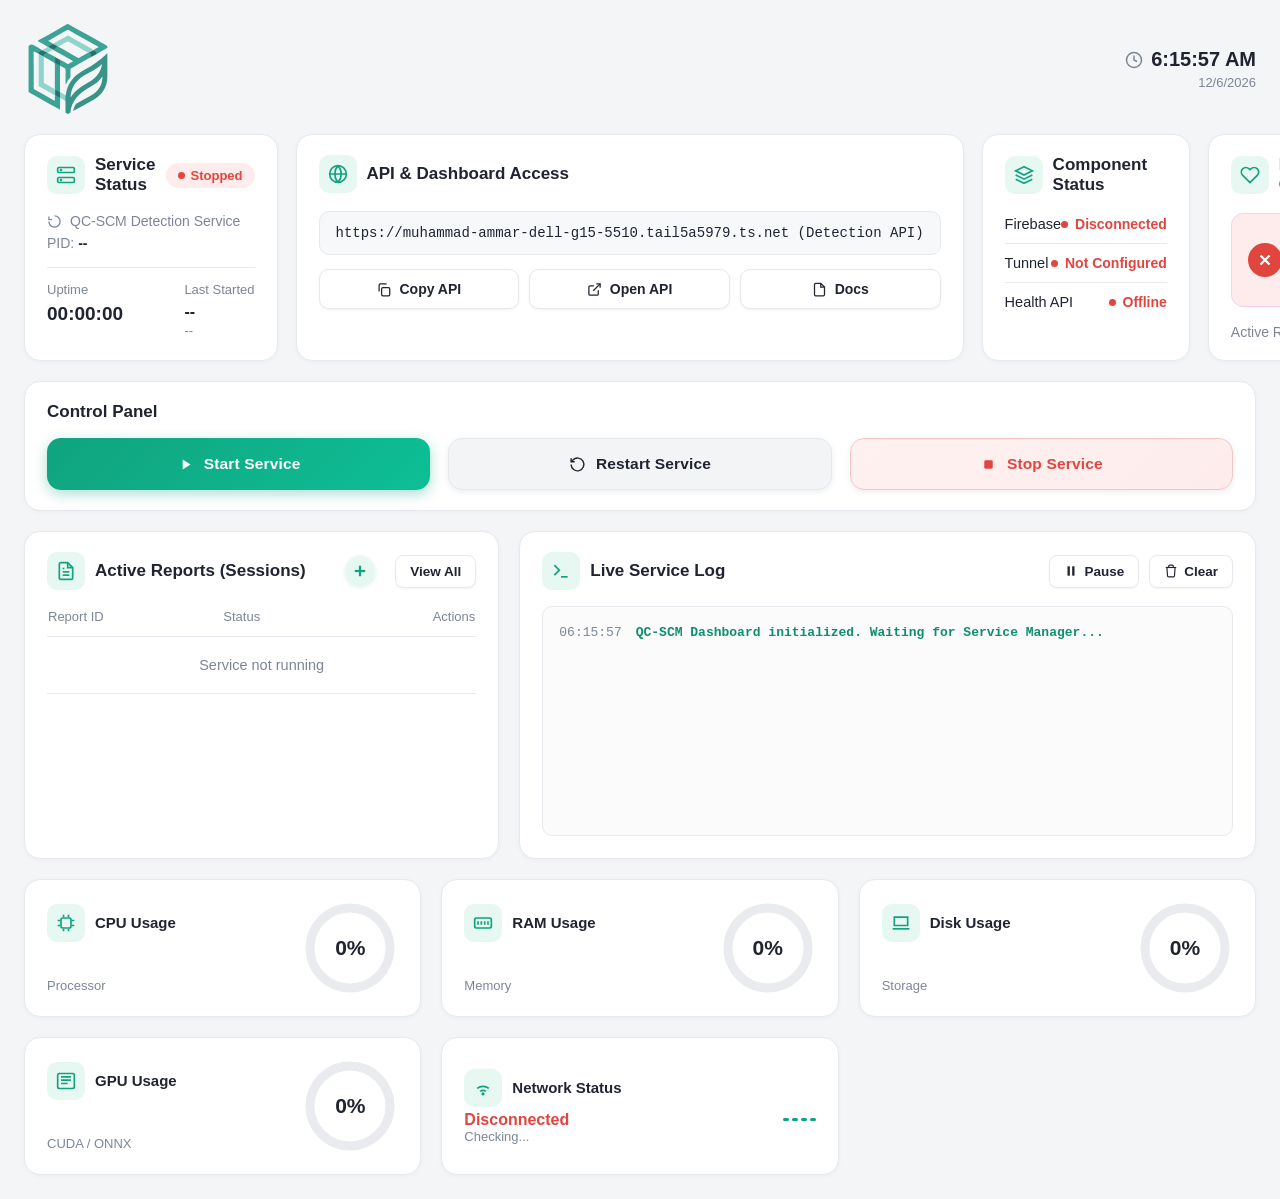
==== dashboard/index.html @ fbe968c8 "Add reports and session management pages to the dashboard - Created reports.html for managing active" ====
<!DOCTYPE html>
<html lang="en">

<head>
    <meta charset="UTF-8">
    <meta name="viewport" content="width=device-width, initial-scale=1.0">
    <title>Service Dashboard</title>
    <script defer src="app.js"></script>
    <style>
        :root {
            --bg: #f4f5f7;
            --card-bg: #ffffff;
            --green: #10a37f;
            --green-dark: #0e8e6d;
            --green-light: #e7f7f1;
            --green-pale: #eefbf6;
            --text-main: #1f2430;
            --text-sub: #7c8696;
            --border: #e7e9ee;
            --red: #e0453f;
            --red-bg: #fdeceb;
            --track: #e9ebef;
        }

        * {
            box-sizing: border-box;
        }

        body {
            margin: 0;
            background: var(--bg);
            font-family: -apple-system, BlinkMacSystemFont, "Segoe UI", Roboto, Helvetica, Arial, sans-serif;
            color: var(--text-main);
            padding: 24px;
        }

        .dashboard {
            max-width: 1560px;
            margin: 0 auto;
            display: flex;
            flex-direction: column;
            gap: 20px;
        }

        /* ---------- shared card ---------- */
        .card {
            background: var(--card-bg);
            border: 1px solid var(--border);
            border-radius: 16px;
            padding: 20px 22px;
            box-shadow: 0 1px 4px rgba(0,0,0,0.04);
        }

        .card-title {
            display: flex;
            align-items: center;
            gap: 10px;
            font-size: 17px;
            font-weight: 600;
            color: var(--text-main);
        }

        .icon-box {
            width: 38px;
            height: 38px;
            min-width: 38px;
            border-radius: 10px;
            background: var(--green-light);
            display: flex;
            align-items: center;
            justify-content: center;
            color: var(--green);
        }

        .icon-box svg {
            width: 20px;
            height: 20px;
        }

        /* form input focus ring */
        .form-input:focus, .form-select:focus {
            outline: none;
            border-color: var(--green);
            box-shadow: 0 0 0 3px rgba(16,163,127,0.12);
        }

        /* ---------- top row : logo + clock ---------- */
        .top-row {
            display: flex;
            justify-content: space-between;
            align-items: center;
        }

        .logo-box {
            width: 200px;
            height: 90px;
            display: flex;
            align-items: center;
            justify-content: flex-start;
        }

        .logo-box img {
            max-width: 100%;
            max-height: 100%;
            object-fit: contain;
        }

        .clock-box {
            background: transparent;
            padding: 14px 0;
            display: flex;
            flex-direction: column;
            align-items: flex-end;
            gap: 4px;
            min-width: 230px;
        }
        
        .mid-row > .card {
            min-width: 0;
        }

        .clock-time {
            display: flex;
            align-items: center;
            gap: 8px;
            font-size: 20px;
            font-weight: 700;
        }

        .clock-time svg {
            width: 18px;
            height: 18px;
            color: var(--text-sub);
        }

        .clock-date {
            font-size: 13px;
            color: var(--text-sub);
        }

        /* ---------- stat row (4 cards) ---------- */
        .stat-row {
            display: grid;
            grid-template-columns: 1.15fr 1.4fr 1.2fr 1fr;
            gap: 18px;
        }

        .status-pill {
            margin-left: auto;
            display: flex;
            align-items: center;
            gap: 6px;
            background: var(--green-light);
            color: var(--green-dark);
            font-size: 13px;
            font-weight: 600;
            padding: 5px 12px;
            border-radius: 20px;
        }

        .dot {
            width: 7px;
            height: 7px;
            border-radius: 50%;
            background: var(--green);
            display: inline-block;
        }

        .card-body {
            margin-top: 18px;
        }

        .service-name {
            display: flex;
            align-items: center;
            gap: 8px;
            font-size: 14px;
            color: var(--text-sub);
            margin-bottom: 6px;
        }

        .service-name svg {
            width: 15px;
            height: 15px;
        }

        .service-pid {
            font-size: 14px;
            color: var(--text-sub);
            margin-bottom: 16px;
        }

        .service-pid b {
            color: var(--text-main);
            font-weight: 600;
        }

        .hr-line {
            border-top: 1px solid var(--border);
            margin: 14px 0;
        }

        .two-col {
            display: flex;
            justify-content: space-between;
        }

        .stat-label {
            font-size: 13px;
            color: var(--text-sub);
            margin-bottom: 6px;
        }

        .stat-value {
            font-size: 19px;
            font-weight: 700;
            color: var(--text-main);
        }

        .stat-sub {
            font-size: 13px;
            color: var(--text-sub);
            margin-top: 2px;
        }

        /* public access card */
        .url-box {
            margin-top: 18px;
            background: #f7f8fa;
            border: 1px solid var(--border);
            border-radius: 10px;
            padding: 13px 16px;
            font-size: 14px;
            color: var(--text-main);
            font-family: ui-monospace, SFMono-Regular, Menlo, Consolas, monospace;
            overflow: hidden;
            text-overflow: ellipsis;
            white-space: nowrap;
        }

        .btn-row {
            margin-top: 14px;
            display: flex;
            gap: 10px;
        }

        .btn {
            flex: 1;
            display: flex;
            align-items: center;
            justify-content: center;
            gap: 8px;
            padding: 11px 10px;
            border-radius: 10px;
            border: 1px solid var(--border);
            background: #fff;
            font-size: 14px;
            font-weight: 600;
            color: var(--text-main);
            cursor: pointer;
            transition: all 0.18s ease;
            box-shadow: 0 1px 3px rgba(0,0,0,0.06);
        }

        .btn:hover {
            background: #f7f8fa;
            border-color: #d0d4dc;
            box-shadow: 0 2px 8px rgba(0,0,0,0.08);
            transform: translateY(-1px);
        }

        .btn:active {
            transform: translateY(0);
            box-shadow: none;
        }

        .btn svg {
            width: 15px;
            height: 15px;
        }

        /* component status card */
        .comp-row {
            display: flex;
            justify-content: space-between;
            align-items: center;
            padding: 11px 0;
        }

        .comp-row+.comp-row {
            border-top: 1px solid var(--border);
        }

        .comp-name {
            font-size: 14.5px;
            color: var(--text-main);
        }

        .comp-status {
            display: flex;
            align-items: center;
            gap: 7px;
            font-size: 14px;
            font-weight: 600;
            color: var(--green-dark);
        }

        /* health check card */
        .health-box {
            margin-top: 18px;
            background: var(--green-pale);
            border: 1px solid #cdeede;
            border-radius: 12px;
            padding: 14px 16px;
            display: flex;
            align-items: center;
            gap: 12px;
        }

        .health-check-icon {
            width: 34px;
            height: 34px;
            border-radius: 50%;
            background: var(--green);
            display: flex;
            align-items: center;
            justify-content: center;
            color: #fff;
            flex-shrink: 0;
        }

        .health-check-icon svg {
            width: 18px;
            height: 18px;
        }

        .health-title {
            font-size: 15px;
            font-weight: 700;
            color: var(--green-dark);
        }

        .health-sub {
            font-size: 13px;
            color: #4d8d77;
            margin-top: 2px;
        }

        .active-reports-line {
            margin-top: 16px;
            font-size: 14px;
            color: var(--text-sub);
        }

        .active-reports-line b {
            color: var(--text-main);
            font-size: 15px;
        }

        /* ---------- control panel ---------- */
        .control-title {
            font-size: 17px;
            font-weight: 700;
            margin-bottom: 16px;
        }

        .control-buttons {
            display: grid;
            grid-template-columns: 1fr 1fr 1fr;
            gap: 18px;
        }

        .ctrl-btn {
            display: flex;
            align-items: center;
            justify-content: center;
            gap: 10px;
            padding: 16px;
            border-radius: 14px;
            font-size: 15.5px;
            font-weight: 700;
            cursor: pointer;
            border: none;
            transition: all 0.2s ease;
            letter-spacing: 0.01em;
            box-shadow: 0 2px 6px rgba(0,0,0,0.07);
        }

        .ctrl-btn:hover {
            transform: translateY(-2px);
            box-shadow: 0 6px 18px rgba(0,0,0,0.13);
        }

        .ctrl-btn:active {
            transform: translateY(0);
            box-shadow: 0 1px 4px rgba(0,0,0,0.1);
        }

        .ctrl-btn svg {
            width: 17px;
            height: 17px;
        }

        .ctrl-start {
            background: linear-gradient(135deg, var(--green) 0%, #0dbf95 100%);
            color: #fff;
            box-shadow: 0 4px 14px rgba(16,163,127,0.35);
        }

        .ctrl-start:hover {
            box-shadow: 0 8px 24px rgba(16,163,127,0.45);
        }

        .ctrl-restart {
            background: #f3f4f6;
            color: var(--text-main);
            border: 1px solid var(--border) !important;
        }

        .ctrl-restart:hover {
            background: #eaecf0;
        }

        .ctrl-stop {
            background: linear-gradient(135deg, #fff1f1 0%, var(--red-bg) 100%);
            color: var(--red);
            border: 1px solid #f5c6c4 !important;
        }

        .ctrl-stop:hover {
            background: linear-gradient(135deg, #fde8e8 0%, #fbd5d4 100%);
            box-shadow: 0 6px 18px rgba(224,69,63,0.18);
        }

        .ctrl-stop svg {
            fill: var(--red);
            color: var(--red);
        }

        /* ---------- middle two-column row ---------- */
        .mid-row {
            display: grid;
            grid-template-columns: 1fr 1.55fr;
            gap: 20px;
        }

        .mid-row > .card {
            min-width: 0;
        }

        .table-wrap {
            margin-top: 18px;
            height: 230px;
            overflow-y: auto;
        }

        table {
            width: 100%;
            border-collapse: collapse;
        }

        th {
            text-align: left;
            font-size: 13px;
            color: var(--text-sub);
            font-weight: 500;
            padding-bottom: 12px;
            border-bottom: 1px solid var(--border);
            position: sticky;
            top: 0;
            background: var(--card-bg);
            z-index: 1;
        }

        td {
            padding: 14px 0;
            font-size: 14.5px;
            border-bottom: 1px solid var(--border);
        }

        .status-active {
            display: flex;
            align-items: center;
            gap: 7px;
            color: var(--green-dark);
            font-weight: 600;
            font-size: 14px;
        }

        .view-all {
            display: flex;
            align-items: center;
            justify-content: center;
            gap: 6px;
            padding: 16px 0 4px;
            color: var(--green-dark);
            font-weight: 600;
            font-size: 14.5px;
            cursor: pointer;
        }

        .view-all svg {
            width: 15px;
            height: 15px;
        }

        /* ---------- modal ---------- */
        .modal-overlay {
            position: fixed;
            top: 0;
            left: 0;
            width: 100%;
            height: 100%;
            background: rgba(0, 0, 0, 0.4);
            display: none;
            align-items: center;
            justify-content: center;
            z-index: 1000;
        }

        .modal-card {
            background: var(--card-bg);
            border-radius: 16px;
            width: 100%;
            max-width: 500px;
            padding: 24px;
            box-shadow: 0 10px 25px rgba(0, 0, 0, 0.1);
        }

        .modal-head {
            display: flex;
            justify-content: space-between;
            align-items: center;
            margin-bottom: 20px;
        }

        .modal-title {
            font-size: 18px;
            font-weight: 700;
        }

        .modal-close {
            cursor: pointer;
            color: var(--text-sub);
        }

        .form-group {
            margin-bottom: 16px;
        }

        .form-label {
            display: block;
            font-size: 13.5px;
            font-weight: 600;
            color: var(--text-sub);
            margin-bottom: 6px;
        }

        .form-input, .form-select {
            width: 100%;
            padding: 10px 12px;
            border-radius: 8px;
            border: 1px solid var(--border);
            font-size: 14.5px;
            color: var(--text-main);
            outline: none;
        }

        .form-input:focus, .form-select:focus {
            border-color: var(--green);
        }

        .modal-footer {
            margin-top: 24px;
            display: flex;
            gap: 12px;
        }

        .btn-cancel {
            background: #f3f4f6;
            color: var(--text-main);
            transition: all 0.15s ease;
            border: 1px solid var(--border);
            border-radius: 10px;
            padding: 12px;
            font-weight: 600;
            cursor: pointer;
        }

        .btn-cancel:hover {
            background: #eaecf0;
        }

        .btn-submit {
            background: linear-gradient(135deg, var(--green) 0%, #0dbf95 100%);
            color: #fff;
            border: none;
            border-radius: 10px;
            padding: 12px;
            font-weight: 700;
            cursor: pointer;
            box-shadow: 0 4px 12px rgba(16,163,127,0.3);
            transition: all 0.18s ease;
        }

        .btn-submit:hover {
            box-shadow: 0 6px 18px rgba(16,163,127,0.4);
            transform: translateY(-1px);
        }

        /* notification */
        .notification {
            position: fixed;
            bottom: 24px;
            right: 24px;
            background: var(--green);
            color: #fff;
            padding: 13px 22px;
            border-radius: 12px;
            font-weight: 600;
            box-shadow: 0 6px 20px rgba(0, 0, 0, 0.18);
            display: none;
            z-index: 1100;
            font-size: 14.5px;
        }

        /* action buttons in table */
        .action-btn {
            width: 28px;
            height: 28px;
            display: flex;
            align-items: center;
            justify-content: center;
            border-radius: 6px;
            border: 1px solid var(--border);
            background: #fff;
            cursor: pointer;
            color: var(--text-sub);
            transition: all 0.15s ease;
        }

        .action-btn:hover {
            background: var(--red-bg);
            color: var(--red);
            border-color: var(--red);
            transform: scale(1.1);
        }

        .action-btn svg {
            width: 14px;
            height: 14px;
        }

        .clickable-title {
            cursor: pointer;
        }

        .clickable-title:hover {
            color: var(--green-dark);
        }

        .add-session-btn {
            margin-left: auto;
            width: 30px;
            height: 30px;
            border-radius: 50%;
            background: var(--green-light);
            color: var(--green);
            display: flex;
            align-items: center;
            justify-content: center;
            cursor: pointer;
            border: none;
            transition: all 0.18s ease;
            box-shadow: 0 1px 4px rgba(16,163,127,0.15);
        }

        .add-session-btn:hover {
            background: var(--green);
            color: #fff;
            transform: scale(1.12);
            box-shadow: 0 3px 10px rgba(16,163,127,0.35);
        }

        /* live log */
        .log-card-head {
            display: flex;
            justify-content: space-between;
            align-items: center;
        }

        .log-actions {
            display: flex;
            gap: 10px;
        }

        .small-btn {
            display: flex;
            align-items: center;
            gap: 6px;
            padding: 8px 14px;
            border-radius: 8px;
            border: 1px solid var(--border);
            background: #fff;
            font-size: 13.5px;
            font-weight: 600;
            color: var(--text-main);
            cursor: pointer;
            transition: all 0.15s ease;
            box-shadow: 0 1px 2px rgba(0,0,0,0.05);
        }

        .small-btn:hover {
            background: #f3f4f6;
            border-color: #c8ccd4;
            box-shadow: 0 2px 6px rgba(0,0,0,0.08);
        }

        .small-btn svg {
            width: 14px;
            height: 14px;
        }

        .log-window {
            margin-top: 16px;
            background: #fbfbfc;
            border: 1px solid var(--border);
            border-radius: 10px;
            padding: 14px 16px;
            font-family: ui-monospace, SFMono-Regular, Menlo, Consolas, monospace;
            font-size: 13px;
            line-height: 1.9;
            height: 230px;
            overflow-y: auto;
            overflow-x: auto;
            position: relative;
        }

        .log-line {
            display: flex;
            gap: 14px;
            white-space: nowrap;
        }

        .log-time {
            color: var(--text-sub);
            min-width: 55px;
        }

        .log-text {
            color: #475065;
        }

        .log-green {
            color: var(--green-dark);
            font-weight: 600;
        }

        .log-link {
            color: var(--green-dark);
            font-weight: 600;
        }

        /* ---------- bottom usage row ---------- */
        .usage-row {
            display: grid;
            grid-template-columns: repeat(5, 1fr);
            gap: 20px;
        }

        .usage-card {
            display: flex;
            align-items: center;
            justify-content: space-between;
        }

        .usage-left {
            display: flex;
            flex-direction: column;
            gap: 36px;
        }

        .usage-title {
            display: flex;
            align-items: center;
            gap: 10px;
            font-size: 15px;
            font-weight: 600;
        }

        .usage-sub {
            font-size: 13px;
            color: var(--text-sub);
        }

        .ring {
            position: relative;
            width: 96px;
            height: 96px;
        }

        .ring svg {
            width: 96px;
            height: 96px;
            transform: rotate(-90deg);
        }

        .ring-bg {
            fill: none;
            stroke: var(--track);
            stroke-width: 9;
        }

        .ring-fg {
            fill: none;
            stroke: var(--green);
            stroke-width: 9;
            stroke-linecap: round;
        }

        .ring-label {
            position: absolute;
            top: 0;
            left: 0;
            width: 100%;
            height: 100%;
            display: flex;
            align-items: center;
            justify-content: center;
            font-size: 21px;
            font-weight: 700;
        }

        /* network card variant */
        .network-card {
            display: flex;
            align-items: center;
            justify-content: space-between;
        }

        .network-status {
            color: var(--green-dark);
            font-weight: 700;
            font-size: 16px;
            margin-top: 4px;
        }

        .bars {
            display: flex;
            align-items: flex-end;
            gap: 3px;
            height: 30px;
        }

        .bar {
            width: 6px;
            background: var(--green);
            border-radius: 2px;
        }

        @media (max-width:1400px) {
            .usage-row {
                grid-template-columns: 1fr 1fr 1fr;
            }
        }

        @media (max-width:1100px) {
            .stat-row {
                grid-template-columns: 1fr 1fr;
            }

            .mid-row {
                grid-template-columns: 1fr;
            }

            .usage-row {
                grid-template-columns: 1fr 1fr;
            }

            .control-buttons {
                grid-template-columns: 1fr;
            }
        }

        @media (max-width:640px) {
            .stat-row {
                grid-template-columns: 1fr;
            }

            .usage-row {
                grid-template-columns: 1fr;
            }

            .top-row {
                flex-direction: column;
                gap: 14px;
                align-items: stretch;
            }

            .clock-box {
                align-items: flex-start;
            }
        }
    </style>
</head>

<body>

    <div class="dashboard">

        <!-- TOP ROW -->
        <div class="top-row">
            <div class="logo-box">
                <img src="logo.svg" alt="Chainly Logo" id="logoImg">
            </div>
            <div class="clock-box">
                <div class="clock-time">
                    <svg viewBox="0 0 24 24" fill="none" stroke="currentColor" stroke-width="2">
                        <circle cx="12" cy="12" r="10" />
                        <path d="M12 6v6l4 2" />
                    </svg>
                    <span id="time">5:36:05 PM</span>
                </div>
                <div class="clock-date" id="date">6/21/2026</div>
            </div>
        </div>

        <!-- STAT ROW -->
        <div class="stat-row">

            <!-- Service Status -->
            <div class="card">
                <div class="card-title">
                    <div class="icon-box">
                        <svg viewBox="0 0 24 24" fill="none" stroke="currentColor" stroke-width="2">
                            <rect x="2" y="3" width="20" height="6" rx="1.5" />
                            <rect x="2" y="15" width="20" height="6" rx="1.5" />
                            <circle cx="6" cy="6" r="0.6" fill="currentColor" />
                            <circle cx="6" cy="18" r="0.6" fill="currentColor" />
                        </svg>
                    </div>
                    Service Status
                    <span class="status-pill" id="serviceStatusPill" style="background:var(--red-bg); color:var(--red);"><span class="dot" style="background:var(--red);"></span>Stopped</span>
                </div>
                <div class="card-body">
                    <div class="service-name">
                        <svg viewBox="0 0 24 24" fill="none" stroke="currentColor" stroke-width="2">
                            <path d="M3 12a9 9 0 1 0 9-9" />
                            <path d="M3 4v5h5" />
                        </svg>
                        QC-SCM Detection Service
                    </div>
                    <div class="service-pid" id="servicePid">PID: <b>--</b></div>
                    <div class="hr-line"></div>
                    <div class="two-col">
                        <div>
                            <div class="stat-label">Uptime</div>
                            <div class="stat-value" id="uptime">00:00:00</div>
                        </div>
                        <div>
                            <div class="stat-label">Last Started</div>
                            <div class="stat-value" id="lastStartedTime" style="font-size:16px;">--</div>
                            <div class="stat-sub" id="lastStartedDate">--</div>
                        </div>
                    </div>
                </div>
            </div>

            <!-- API Access -->
            <div class="card">
                <div class="card-title">
                    <div class="icon-box">
                        <svg viewBox="0 0 24 24" fill="none" stroke="currentColor" stroke-width="2">
                            <circle cx="12" cy="12" r="10" />
                            <path d="M2 12h20M12 2a15 15 0 0 1 0 20M12 2a15 15 0 0 0 0 20" />
                        </svg>
                    </div>
                    API &amp; Dashboard Access
                </div>
                <div class="url-box" id="serviceUrl">https://muhammad-ammar-dell-g15-5510.tail5a5979.ts.net  (Detection API)</div>
                <div class="btn-row">
                    <button class="btn" id="copyBtn"><svg viewBox="0 0 24 24" fill="none" stroke="currentColor"
                            stroke-width="2">
                            <rect x="9" y="9" width="13" height="13" rx="2" />
                            <path d="M5 15V5a2 2 0 0 1 2-2h10" />
                        </svg>Copy API</button>
                    <button class="btn" id="openBtn"><svg viewBox="0 0 24 24" fill="none" stroke="currentColor"
                            stroke-width="2">
                            <path d="M18 13v6a2 2 0 0 1-2 2H5a2 2 0 0 1-2-2V8a2 2 0 0 1 2-2h6" />
                            <path d="M15 3h6v6" />
                            <path d="M10 14L21 3" />
                        </svg>Open API</button>
                    <button class="btn" id="docsBtn"><svg viewBox="0 0 24 24" fill="none" stroke="currentColor"
                            stroke-width="2">
                            <path d="M14 2H6a2 2 0 0 0-2 2v16a2 2 0 0 0 2 2h12a2 2 0 0 0 2-2V8z" />
                            <path d="M14 2v6h6" />
                        </svg>Docs</button>
                </div>
            </div>

            <!-- Component Status -->
            <div class="card">
                <div class="card-title">
                    <div class="icon-box">
                        <svg viewBox="0 0 24 24" fill="none" stroke="currentColor" stroke-width="2">
                            <path d="M12 2 2 7l10 5 10-5z" />
                            <path d="M2 17l10 5 10-5" />
                            <path d="M2 12l10 5 10-5" />
                        </svg>
                    </div>
                    Component Status
                </div>
                <div style="margin-top:10px;">
                    <div class="comp-row">
                        <span class="comp-name">Firebase</span>
                        <span class="comp-status" id="firebaseStatus" style="color:var(--red);"><span class="dot" style="background:var(--red);"></span>Disconnected</span>
                    </div>
                    <div class="comp-row">
                        <span class="comp-name">Tunnel</span>
                        <span class="comp-status" id="tunnelStatus" style="color:var(--red);"><span class="dot" style="background:var(--red);"></span>Not Configured</span>
                    </div>
                    <div class="comp-row">
                        <span class="comp-name">Health API</span>
                        <span class="comp-status" id="apiStatus" style="color:var(--red);"><span class="dot" style="background:var(--red);"></span>Offline</span>
                    </div>
                </div>
            </div>

            <!-- Health Check -->
            <div class="card">
                <div class="card-title">
                    <div class="icon-box">
                        <svg viewBox="0 0 24 24" fill="none" stroke="currentColor" stroke-width="2">
                            <path
                                d="M20.8 4.6a5.5 5.5 0 0 0-7.8 0L12 5.6l-1-1a5.5 5.5 0 0 0-7.8 7.8l1 1L12 21l7.8-7.6 1-1a5.5 5.5 0 0 0 0-7.8z" />
                        </svg>
                    </div>
                    Health Check
                </div>
                <div class="health-box" id="healthBox" style="background:var(--red-bg); border-color:#fbcfe8;">
                    <div class="health-check-icon" id="healthIcon" style="background:var(--red);">
                        <svg viewBox="0 0 24 24" fill="none" stroke="currentColor" stroke-width="3">
                            <path d="M18 6L6 18M6 6l12 12"/>
                        </svg>
                    </div>
                    <div>
                        <div class="health-title" id="healthTitle">Offline</div>
                        <div class="health-sub" id="healthSub">Service is not running</div>
                    </div>
                </div>
                <div class="active-reports-line">Active Reports: <b id="activeReportsCount">0</b></div>
            </div>
        </div>

        <!-- CONTROL PANEL -->
        <div class="card">
            <div class="control-title">Control Panel</div>
            <div class="control-buttons">
                <button class="ctrl-btn ctrl-start start-btn">
                    <svg viewBox="0 0 24 24" fill="currentColor">
                        <path d="M8 5v14l11-7z" />
                    </svg>
                    Start Service
                </button>
                <button class="ctrl-btn ctrl-restart restart-btn">
                    <svg viewBox="0 0 24 24" fill="none" stroke="currentColor" stroke-width="2">
                        <path d="M3 12a9 9 0 1 0 2.6-6.4L3 8" />
                        <path d="M3 3v5h5" />
                    </svg>
                    Restart Service
                </button>
                <button class="ctrl-btn ctrl-stop stop-btn">
                    <svg viewBox="0 0 24 24">
                        <rect x="6" y="6" width="12" height="12" rx="2" />
                    </svg>
                    Stop Service
                </button>
            </div>
        </div>

        <!-- MIDDLE ROW: Active Reports & Logs -->
        <div class="mid-row">
            <!-- Active Reports (Sessions) -->
            <div class="card">
                <div class="card-title">
                    <div class="icon-box">
                        <svg viewBox="0 0 24 24" fill="none" stroke="currentColor" stroke-width="2">
                            <path d="M14 2H6a2 2 0 0 0-2 2v16a2 2 0 0 0 2 2h12a2 2 0 0 0 2-2V8z" />
                            <polyline points="14 2 14 8 20 8" />
                            <line x1="16" y1="13" x2="8" y2="13" />
                            <line x1="16" y1="17" x2="8" y2="17" />
                            <polyline points="10 9 9 9 8 9" />
                        </svg>
                    </div>
                    <span class="clickable-title" onclick="location.href='reports.html'">Active Reports (Sessions)</span>
                    <button class="add-session-btn" id="openModalBtn" style="margin-left: auto;">
                        <svg viewBox="0 0 24 24" fill="none" stroke="currentColor" stroke-width="3">
                            <line x1="12" y1="5" x2="12" y2="19" />
                            <line x1="5" y1="12" x2="19" y2="12" />
                        </svg>
                    </button>
                    <button class="small-btn" onclick="location.href='reports.html'" style="margin-left: 10px;">
                        View All
                    </button>
                </div>
                <div class="table-wrap">
                    <table>
                        <thead>
                            <tr>
                                <th>Report ID</th>
                                <th>Status</th>
                                <th style="text-align:right;">Actions</th>
                            </tr>
                        </thead>
                        <tbody id="reportsTable">
                        </tbody>
                    </table>
                </div>
            </div>

            <!-- Live Service Log -->
            <div class="card">
                <div class="log-card-head">
                    <div class="card-title">
                        <div class="icon-box">
                            <svg viewBox="0 0 24 24" fill="none" stroke="currentColor" stroke-width="2">
                                <polyline points="4 17 10 11 4 5" />
                                <line x1="12" y1="19" x2="20" y2="19" />
                            </svg>
                        </div>
                        Live Service Log
                    </div>
                    <div class="log-actions">
                        <button class="small-btn" id="pauseLogBtn"><svg viewBox="0 0 24 24" fill="currentColor">
                                <rect x="6" y="4" width="4" height="16" />
                                <rect x="14" y="4" width="4" height="16" />
                            </svg>Pause</button>
                        <button class="small-btn" id="clearLogBtn"><svg viewBox="0 0 24 24" fill="none"
                                stroke="currentColor" stroke-width="2">
                                <path d="M3 6h18" />
                                <path d="M8 6V4a2 2 0 0 1 2-2h4a2 2 0 0 1 2 2v2" />
                                <path d="M19 6l-1 14a2 2 0 0 1-2 2H8a2 2 0 0 1-2-2L5 6" />
                            </svg>Clear</button>
                    </div>
                </div>
                <div class="log-window" id="events">
                </div>
            </div>

        </div>

            <!-- USAGE ROW -->
            <div class="usage-row">

                <div class="card usage-card">
                    <div class="usage-left">
                        <div class="usage-title">
                            <div class="icon-box">
                                <svg viewBox="0 0 24 24" fill="none" stroke="currentColor" stroke-width="2">
                                    <rect x="6" y="6" width="12" height="12" rx="2" />
                                    <path d="M9 2v3M15 2v3M9 19v3M15 19v3M2 9h3M2 15h3M19 9h3M19 15h3" />
                                </svg>
                            </div>
                            CPU Usage
                        </div>
                        <div class="usage-sub">Processor</div>
                    </div>
                    <div class="ring">
                        <svg viewBox="0 0 96 96">
                            <circle class="ring-bg" cx="48" cy="48" r="40" />
                            <circle class="ring-fg" id="cpuRing" cx="48" cy="48" r="40" stroke-dasharray="251.2"
                                stroke-dashoffset="251.2" />
                        </svg>
                        <div class="ring-label" id="cpuValue">0%</div>
                    </div>
                </div>

                <div class="card usage-card">
                    <div class="usage-left">
                        <div class="usage-title">
                            <div class="icon-box">
                                <svg viewBox="0 0 24 24" fill="none" stroke="currentColor" stroke-width="2">
                                    <rect x="2" y="6" width="20" height="12" rx="2" />
                                    <path d="M6 10v4M10 10v4M14 10v4M18 10v4" />
                                </svg>
                            </div>
                            RAM Usage
                        </div>
                        <div class="usage-sub">Memory</div>
                    </div>
                    <div class="ring">
                        <svg viewBox="0 0 96 96">
                            <circle class="ring-bg" cx="48" cy="48" r="40" />
                            <circle class="ring-fg" id="ramRing" cx="48" cy="48" r="40" stroke-dasharray="251.2"
                                stroke-dashoffset="251.2" />
                        </svg>
                        <div class="ring-label" id="ramValue">0%</div>
                    </div>
                </div>

                <div class="card usage-card">
                    <div class="usage-left">
                        <div class="usage-title">
                            <div class="icon-box">
                                <svg viewBox="0 0 24 24" fill="none" stroke="currentColor" stroke-width="2">
                                    <path d="M4 5h16v10H4z" />
                                    <path d="M2 19h20" />
                                </svg>
                            </div>
                            Disk Usage
                        </div>
                        <div class="usage-sub">Storage</div>
                    </div>
                    <div class="ring">
                        <svg viewBox="0 0 96 96">
                            <circle class="ring-bg" cx="48" cy="48" r="40" />
                            <circle class="ring-fg" id="diskRing" cx="48" cy="48" r="40" stroke-dasharray="251.2"
                                stroke-dashoffset="251.2" />
                        </svg>
                        <div class="ring-label" id="diskValue">0%</div>
                    </div>
                </div>

                <div class="card usage-card">
                    <div class="usage-left">
                        <div class="usage-title">
                            <div class="icon-box">
                                <svg viewBox="0 0 24 24" fill="none" stroke="currentColor" stroke-width="2">
                                    <rect x="2" y="3" width="20" height="18" rx="2" />
                                    <path d="M6 7h12M6 11h12M6 15h8" />
                                </svg>
                            </div>
                            GPU Usage
                        </div>
                        <div class="usage-sub">CUDA / ONNX</div>
                    </div>
                    <div class="ring">
                        <svg viewBox="0 0 96 96">
                            <circle class="ring-bg" cx="48" cy="48" r="40" />
                            <circle class="ring-fg" id="gpuRing" cx="48" cy="48" r="40" stroke-dasharray="251.2"
                                stroke-dashoffset="251.2" />
                        </svg>
                        <div class="ring-label" id="gpuValue">0%</div>
                    </div>
                </div>

                <div class="card network-card">
                    <div>
                        <div class="usage-title">
                            <div class="icon-box">
                                <svg viewBox="0 0 24 24" fill="none" stroke="currentColor" stroke-width="2">
                                    <path d="M5 12.5a11 11 0 0 1 14 0" />
                                    <path d="M8.5 16a6.5 6.5 0 0 1 7 0" />
                                    <circle cx="12" cy="19" r="1" fill="currentColor" />
                                </svg>
                            </div>
                            Network Status
                        </div>
                        <div class="network-status" id="networkStatus" style="color:var(--red);">Disconnected</div>
                        <div class="usage-sub" id="networkSub">Checking...</div>
                    </div>
                    <div class="bars">
                        <div class="bar" style="height:10%;"></div>
                        <div class="bar" style="height:10%;"></div>
                        <div class="bar" style="height:10%;"></div>
                        <div class="bar" style="height:10%;"></div>
                    </div>
                </div>

            </div>
        </div>

    </div>

    <!-- CREATE SESSION MODAL -->
    <div class="modal-overlay" id="modalOverlay">
        <div class="modal-card">
            <div class="modal-head">
                <div class="modal-title">Create New Session</div>
                <div class="modal-close" id="closeModalBtn">
                    <svg width="24" height="24" viewBox="0 0 24 24" fill="none" stroke="currentColor" stroke-width="2">
                        <line x1="18" y1="6" x2="6" y2="18" />
                        <line x1="6" y1="6" x2="18" y2="18" />
                    </svg>
                </div>
            </div>
            <form id="createSessionForm">
                <div class="form-group">
                    <label class="form-label">Report ID</label>
                    <input type="text" id="reportId" class="form-input" placeholder="e.g. REP-001" required>
                </div>
                <div class="form-group">
                    <label class="form-label">Camera Source</label>
                    <select id="cameraSource" class="form-select" required>
                        <option value="">Select a camera...</option>
                        <option value="/dev/video0">Integrated Webcam (index 0)</option>
                        <option value="/dev/video1">Integrated Webcam (index 1)</option>
                        <option value="rtsp://127.0.0.1:8554/live">Local RTSP Stream</option>
                    </select>
                </div>
                <div class="form-group">
                    <label class="form-label">Production Line ID (Optional)</label>
                    <input type="text" id="lineId" class="form-input" placeholder="e.g. LINE-A">
                </div>
                <div style="display:grid; grid-template-columns: 1fr 1fr 1fr; gap:12px;">
                    <div class="form-group">
                        <label class="form-label">Target Speed</label>
                        <input type="number" id="targetSpeed" class="form-input" value="10" required>
                    </div>
                    <div class="form-group">
                        <label class="form-label">Max Temp (°C)</label>
                        <input type="number" id="maxTemp" class="form-input" value="75" required>
                    </div>
                    <div class="form-group">
                        <label class="form-label">Max Amps (A)</label>
                        <input type="number" id="maxAmps" class="form-input" value="5" required>
                    </div>
                </div>
                <div class="modal-footer">
                    <button type="button" class="btn btn-cancel" id="cancelModalBtn">Cancel</button>
                    <button type="submit" class="btn btn-submit">Create Session</button>
                </div>
            </form>
        </div>
    </div>

    <!-- NOTIFICATION -->
    <div class="notification" id="notification"></div>

</body>

</html>
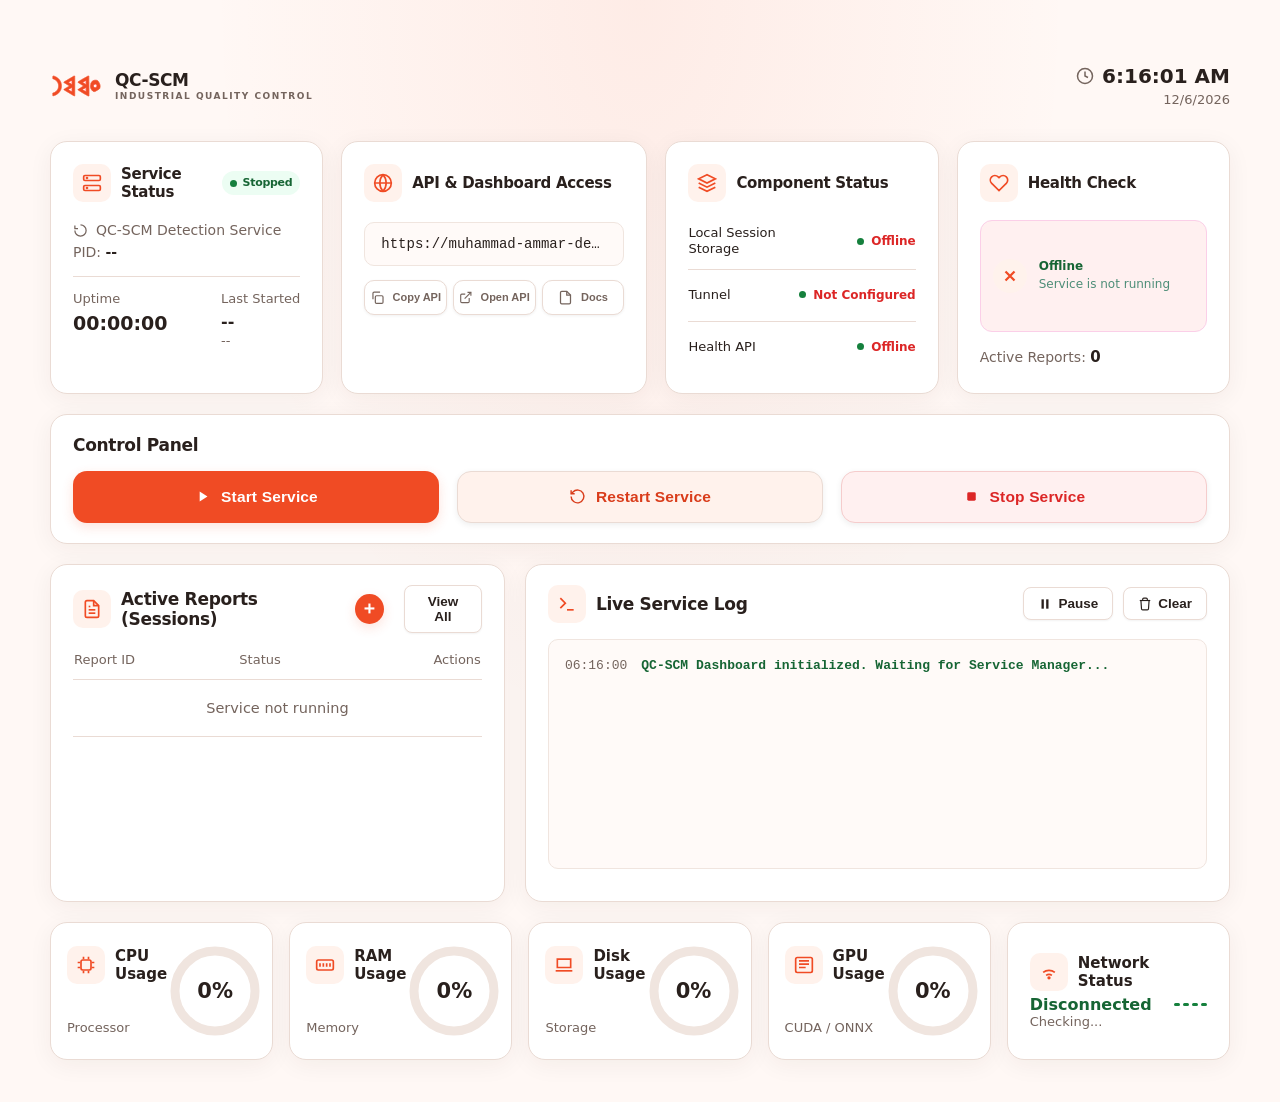
==== commit 49200222: "feat: polish dashboard and interactive ROI editor Co-authored-by: Copilot <223556219+Copilot@users.n" ====
--- a/dashboard/index.html
+++ b/dashboard/index.html
@@ -4,7 +4,8 @@
 <head>
     <meta charset="UTF-8">
     <meta name="viewport" content="width=device-width, initial-scale=1.0">
-    <title>Service Dashboard</title>
+    <title>QC-SCM | Real-Time Industrial Defect Detection</title>
+    <link rel="stylesheet" href="theme.css">
     <script defer src="app.js"></script>
     <style>
         :root {
@@ -902,6 +903,7 @@
             }
         }
     </style>
+    <link rel="stylesheet" href="theme.css">
 </head>
 
 <body>
@@ -910,8 +912,9 @@
 
         <!-- TOP ROW -->
         <div class="top-row">
-            <div class="logo-box">
-                <img src="logo.svg" alt="Chainly Logo" id="logoImg">
+            <div class="brand">
+                <span class="brand-mark"><iframe class="brand-logo-frame" src="brand-logo.html?color=%23F04B24" title="QC-SCM logo" tabindex="-1"></iframe></span>
+                <span class="brand-copy"><strong>QC-SCM</strong><small>INDUSTRIAL QUALITY CONTROL</small></span>
             </div>
             <div class="clock-box">
                 <div class="clock-time">
@@ -1012,8 +1015,8 @@
                 </div>
                 <div style="margin-top:10px;">
                     <div class="comp-row">
-                        <span class="comp-name">Firebase</span>
-                        <span class="comp-status" id="firebaseStatus" style="color:var(--red);"><span class="dot" style="background:var(--red);"></span>Disconnected</span>
+                        <span class="comp-name">Local Session Storage</span>
+                        <span class="comp-status" id="storageStatus" style="color:var(--red);"><span class="dot" style="background:var(--red);"></span>Offline</span>
                     </div>
                     <div class="comp-row">
                         <span class="comp-name">Tunnel</span>
--- a/dashboard/theme.css
+++ b/dashboard/theme.css
@@ -0,0 +1,315 @@
+:root {
+    --bg: #fff8f5;
+    --card-bg: #fff;
+    --panel-soft: #fff2ec;
+    --green: #15803d;
+    --green-dark: #166534;
+    --green-light: #ecfdf3;
+    --green-pale: #f0fdf4;
+    --text-main: #29201d;
+    --text-sub: #74645d;
+    --border: #eadbd4;
+    --red: #dc2626;
+    --red-bg: #fff0f0;
+    --track: #f0e5df;
+    --accent: #f04b24;
+    --accent-dark: #d93c1a;
+    --accent-light: #fff0e9;
+    --shadow: 0 5px 24px rgba(50, 30, 20, .055);
+}
+
+html { scroll-behavior: smooth; }
+body {
+    background: radial-gradient(ellipse at top, rgba(240, 75, 36, .07), transparent 430px), var(--bg) !important;
+    color: var(--text-main) !important;
+    font-family: Inter, ui-sans-serif, system-ui, -apple-system, BlinkMacSystemFont, "Segoe UI", sans-serif !important;
+}
+
+.dashboard, .container {
+    width: min(1180px, calc(100% - 32px));
+    max-width: 1180px;
+    padding: 26px 0 18px;
+    box-sizing: border-box;
+}
+
+.stat-row, .mid-row, .usage-row {
+    align-items: stretch;
+}
+
+.stat-row {
+    grid-template-columns: minmax(0, 1fr) minmax(0, 1.12fr) minmax(0, 1fr) minmax(0, 1fr) !important;
+    width: 100%;
+}
+
+.stat-row > .card, .mid-row > .card, .usage-row > .card {
+    height: 100%;
+    min-height: 100%;
+    min-width: 0;
+    box-sizing: border-box;
+}
+
+.stat-row > .card, .mid-row > .card {
+    display: flex;
+    flex-direction: column;
+}
+
+.stat-row > .card .card-body {
+    flex: 1;
+}
+
+.stat-row .card-title {
+    min-height: 42px;
+    align-items: center;
+    font-size: 15px;
+    line-height: 1.2;
+}
+
+.stat-row .card-title .icon-box {
+    flex: 0 0 38px;
+}
+
+.stat-row .status-pill {
+    margin-left: auto;
+    white-space: nowrap;
+    font-size: 11px;
+    padding: 5px 8px;
+}
+
+.stat-row .comp-row {
+    min-height: 52px;
+    gap: 10px;
+}
+
+.stat-row .comp-name {
+    max-width: 115px;
+    font-size: 13px;
+    line-height: 1.25;
+}
+
+.stat-row .comp-status {
+    justify-content: flex-end;
+    text-align: right;
+    font-size: 12px;
+    line-height: 1.2;
+}
+
+.stat-row .health-box {
+    min-height: 112px;
+    margin-top: 16px;
+    padding: 12px;
+}
+
+.stat-row .health-title,
+.stat-row .health-sub {
+    font-size: 12px;
+    line-height: 1.3;
+}
+
+.stat-row .btn-row {
+    flex-wrap: nowrap;
+    gap: 6px;
+}
+
+.stat-row .btn-row .btn {
+    min-width: 0;
+    padding: 9px 5px;
+    font-size: 11px;
+    line-height: 1.1;
+    white-space: nowrap;
+}
+
+.usage-card, .network-card {
+    min-height: 178px;
+}
+
+.usage-row {
+    width: 100%;
+    grid-template-columns: repeat(5, minmax(0, 1fr)) !important;
+    gap: 16px;
+    box-sizing: border-box;
+}
+
+.usage-card {
+    align-items: center;
+    min-width: 0;
+    padding-left: 16px;
+    padding-right: 16px;
+}
+
+.card, .modal-card, .info-card {
+    background: var(--card-bg) !important;
+    border: 1px solid var(--border) !important;
+    border-radius: 17px !important;
+    box-shadow: var(--shadow) !important;
+}
+
+.card-title, .control-title, .modal-title, .logs-title {
+    color: var(--text-main) !important;
+    letter-spacing: -.3px;
+}
+
+.icon-box, .health-check-icon {
+    background: var(--panel-soft) !important;
+    color: var(--accent) !important;
+}
+
+.health-check-icon {
+    display: grid;
+    place-items: center;
+}
+
+.status-pill, .badge-active, #activeBadge {
+    background: var(--green-light) !important;
+    color: var(--green-dark) !important;
+}
+
+.status-pill .dot, .dot {
+    background: var(--green) !important;
+}
+
+.btn, .back-link, .btn-cancel, .reset-button {
+    border-color: var(--border) !important;
+    background: #fff !important;
+    color: var(--text-sub) !important;
+    border-radius: 10px !important;
+}
+
+.btn:hover, .back-link:hover, .btn-cancel:hover {
+    background: var(--panel-soft) !important;
+    border-color: #f7c7b6 !important;
+    color: var(--accent-dark) !important;
+}
+
+.ctrl-start, .add-session-btn, .btn-submit {
+    background: var(--accent) !important;
+    border-color: var(--accent) !important;
+    color: #fff !important;
+    box-shadow: 0 4px 12px rgba(240, 75, 36, .16) !important;
+}
+
+.ctrl-start:hover, .add-session-btn:hover, .btn-submit:hover {
+    background: var(--accent-dark) !important;
+}
+
+.ctrl-stop, .btn-close-session {
+    background: #fff0f0 !important;
+    border-color: #f5cccc !important;
+    color: var(--red) !important;
+}
+
+.ctrl-restart {
+    background: var(--panel-soft) !important;
+    color: var(--accent-dark) !important;
+    border-color: var(--border) !important;
+}
+
+.form-input, .form-select {
+    background: #fffdfc !important;
+    border-color: var(--border) !important;
+    border-radius: 10px !important;
+    color: var(--text-main) !important;
+}
+
+.form-input:focus, .form-select:focus {
+    border-color: var(--accent) !important;
+    box-shadow: 0 0 0 3px rgba(240, 75, 36, .12) !important;
+}
+
+.url-box, .info-card, .log-window {
+    background: #fffaf8 !important;
+    border-color: #f0e5df !important;
+}
+
+table th { color: var(--text-sub) !important; }
+table td { border-color: var(--border) !important; }
+.view-all, .btn-open { color: var(--accent-dark) !important; }
+.notification { background: var(--accent) !important; }
+.stream-container { border-color: var(--border) !important; border-radius: 14px !important; }
+.ring-fg { stroke: var(--accent) !important; }
+.ring-bg { stroke: var(--track) !important; }
+.network-status, .health-title { color: var(--green-dark) !important; }
+
+.brand-bar {
+    display: flex;
+    justify-content: space-between;
+    align-items: center;
+    padding-bottom: 18px;
+    border-bottom: 1px solid var(--border);
+    margin-bottom: 24px;
+}
+
+.brand {
+    display: flex;
+    align-items: center;
+    gap: 11px;
+    color: inherit;
+    text-decoration: none;
+}
+
+.brand-mark {
+    display: grid;
+    place-items: center;
+    width: 54px;
+    height: 54px;
+    overflow: hidden;
+    border-radius: 14px;
+    background: transparent !important;
+}
+
+.brand-logo-frame {
+    width: 54px;
+    height: 54px;
+    border: 0;
+    pointer-events: none;
+    background: transparent !important;
+}
+
+.brand-copy { display: grid; gap: 1px; }
+.brand-copy strong { font-size: 17px; letter-spacing: -.4px; }
+.brand-copy small {
+    color: var(--text-sub);
+    font-size: 9px;
+    font-weight: 800;
+    letter-spacing: 1.5px;
+}
+
+.page-kicker {
+    margin: 0 0 8px;
+    color: var(--accent-dark);
+    font-size: 10px;
+    font-weight: 800;
+    letter-spacing: 1.7px;
+}
+
+.page-heading {
+    margin: 0 0 8px;
+    font-size: clamp(28px, 5vw, 42px);
+    line-height: 1.08;
+    letter-spacing: -1.6px;
+}
+
+.page-heading em { color: var(--accent); font-style: normal; }
+.page-description { color: var(--text-sub); font-size: 13px; margin: 0 0 20px; }
+
+@media (max-width: 640px) {
+    .dashboard, .container { width: min(100% - 22px, 500px); padding-top: 16px; }
+    .brand-bar { margin-bottom: 20px; }
+    .brand-mark, .brand-logo-frame { width: 44px; height: 44px; }
+    .brand-copy strong { font-size: 15px; }
+}
+
+@media (max-width: 1100px) {
+    .stat-row {
+        grid-template-columns: repeat(2, minmax(0, 1fr)) !important;
+    }
+
+    .usage-row {
+        grid-template-columns: repeat(2, minmax(0, 1fr)) !important;
+    }
+}
+
+@media (max-width: 640px) {
+    .stat-row {
+        grid-template-columns: 1fr !important;
+    }
+}
--- a/dashboard/theme.css
+++ b/dashboard/theme.css
@@ -0,0 +1,315 @@
+:root {
+    --bg: #fff8f5;
+    --card-bg: #fff;
+    --panel-soft: #fff2ec;
+    --green: #15803d;
+    --green-dark: #166534;
+    --green-light: #ecfdf3;
+    --green-pale: #f0fdf4;
+    --text-main: #29201d;
+    --text-sub: #74645d;
+    --border: #eadbd4;
+    --red: #dc2626;
+    --red-bg: #fff0f0;
+    --track: #f0e5df;
+    --accent: #f04b24;
+    --accent-dark: #d93c1a;
+    --accent-light: #fff0e9;
+    --shadow: 0 5px 24px rgba(50, 30, 20, .055);
+}
+
+html { scroll-behavior: smooth; }
+body {
+    background: radial-gradient(ellipse at top, rgba(240, 75, 36, .07), transparent 430px), var(--bg) !important;
+    color: var(--text-main) !important;
+    font-family: Inter, ui-sans-serif, system-ui, -apple-system, BlinkMacSystemFont, "Segoe UI", sans-serif !important;
+}
+
+.dashboard, .container {
+    width: min(1180px, calc(100% - 32px));
+    max-width: 1180px;
+    padding: 26px 0 18px;
+    box-sizing: border-box;
+}
+
+.stat-row, .mid-row, .usage-row {
+    align-items: stretch;
+}
+
+.stat-row {
+    grid-template-columns: minmax(0, 1fr) minmax(0, 1.12fr) minmax(0, 1fr) minmax(0, 1fr) !important;
+    width: 100%;
+}
+
+.stat-row > .card, .mid-row > .card, .usage-row > .card {
+    height: 100%;
+    min-height: 100%;
+    min-width: 0;
+    box-sizing: border-box;
+}
+
+.stat-row > .card, .mid-row > .card {
+    display: flex;
+    flex-direction: column;
+}
+
+.stat-row > .card .card-body {
+    flex: 1;
+}
+
+.stat-row .card-title {
+    min-height: 42px;
+    align-items: center;
+    font-size: 15px;
+    line-height: 1.2;
+}
+
+.stat-row .card-title .icon-box {
+    flex: 0 0 38px;
+}
+
+.stat-row .status-pill {
+    margin-left: auto;
+    white-space: nowrap;
+    font-size: 11px;
+    padding: 5px 8px;
+}
+
+.stat-row .comp-row {
+    min-height: 52px;
+    gap: 10px;
+}
+
+.stat-row .comp-name {
+    max-width: 115px;
+    font-size: 13px;
+    line-height: 1.25;
+}
+
+.stat-row .comp-status {
+    justify-content: flex-end;
+    text-align: right;
+    font-size: 12px;
+    line-height: 1.2;
+}
+
+.stat-row .health-box {
+    min-height: 112px;
+    margin-top: 16px;
+    padding: 12px;
+}
+
+.stat-row .health-title,
+.stat-row .health-sub {
+    font-size: 12px;
+    line-height: 1.3;
+}
+
+.stat-row .btn-row {
+    flex-wrap: nowrap;
+    gap: 6px;
+}
+
+.stat-row .btn-row .btn {
+    min-width: 0;
+    padding: 9px 5px;
+    font-size: 11px;
+    line-height: 1.1;
+    white-space: nowrap;
+}
+
+.usage-card, .network-card {
+    min-height: 178px;
+}
+
+.usage-row {
+    width: 100%;
+    grid-template-columns: repeat(5, minmax(0, 1fr)) !important;
+    gap: 16px;
+    box-sizing: border-box;
+}
+
+.usage-card {
+    align-items: center;
+    min-width: 0;
+    padding-left: 16px;
+    padding-right: 16px;
+}
+
+.card, .modal-card, .info-card {
+    background: var(--card-bg) !important;
+    border: 1px solid var(--border) !important;
+    border-radius: 17px !important;
+    box-shadow: var(--shadow) !important;
+}
+
+.card-title, .control-title, .modal-title, .logs-title {
+    color: var(--text-main) !important;
+    letter-spacing: -.3px;
+}
+
+.icon-box, .health-check-icon {
+    background: var(--panel-soft) !important;
+    color: var(--accent) !important;
+}
+
+.health-check-icon {
+    display: grid;
+    place-items: center;
+}
+
+.status-pill, .badge-active, #activeBadge {
+    background: var(--green-light) !important;
+    color: var(--green-dark) !important;
+}
+
+.status-pill .dot, .dot {
+    background: var(--green) !important;
+}
+
+.btn, .back-link, .btn-cancel, .reset-button {
+    border-color: var(--border) !important;
+    background: #fff !important;
+    color: var(--text-sub) !important;
+    border-radius: 10px !important;
+}
+
+.btn:hover, .back-link:hover, .btn-cancel:hover {
+    background: var(--panel-soft) !important;
+    border-color: #f7c7b6 !important;
+    color: var(--accent-dark) !important;
+}
+
+.ctrl-start, .add-session-btn, .btn-submit {
+    background: var(--accent) !important;
+    border-color: var(--accent) !important;
+    color: #fff !important;
+    box-shadow: 0 4px 12px rgba(240, 75, 36, .16) !important;
+}
+
+.ctrl-start:hover, .add-session-btn:hover, .btn-submit:hover {
+    background: var(--accent-dark) !important;
+}
+
+.ctrl-stop, .btn-close-session {
+    background: #fff0f0 !important;
+    border-color: #f5cccc !important;
+    color: var(--red) !important;
+}
+
+.ctrl-restart {
+    background: var(--panel-soft) !important;
+    color: var(--accent-dark) !important;
+    border-color: var(--border) !important;
+}
+
+.form-input, .form-select {
+    background: #fffdfc !important;
+    border-color: var(--border) !important;
+    border-radius: 10px !important;
+    color: var(--text-main) !important;
+}
+
+.form-input:focus, .form-select:focus {
+    border-color: var(--accent) !important;
+    box-shadow: 0 0 0 3px rgba(240, 75, 36, .12) !important;
+}
+
+.url-box, .info-card, .log-window {
+    background: #fffaf8 !important;
+    border-color: #f0e5df !important;
+}
+
+table th { color: var(--text-sub) !important; }
+table td { border-color: var(--border) !important; }
+.view-all, .btn-open { color: var(--accent-dark) !important; }
+.notification { background: var(--accent) !important; }
+.stream-container { border-color: var(--border) !important; border-radius: 14px !important; }
+.ring-fg { stroke: var(--accent) !important; }
+.ring-bg { stroke: var(--track) !important; }
+.network-status, .health-title { color: var(--green-dark) !important; }
+
+.brand-bar {
+    display: flex;
+    justify-content: space-between;
+    align-items: center;
+    padding-bottom: 18px;
+    border-bottom: 1px solid var(--border);
+    margin-bottom: 24px;
+}
+
+.brand {
+    display: flex;
+    align-items: center;
+    gap: 11px;
+    color: inherit;
+    text-decoration: none;
+}
+
+.brand-mark {
+    display: grid;
+    place-items: center;
+    width: 54px;
+    height: 54px;
+    overflow: hidden;
+    border-radius: 14px;
+    background: transparent !important;
+}
+
+.brand-logo-frame {
+    width: 54px;
+    height: 54px;
+    border: 0;
+    pointer-events: none;
+    background: transparent !important;
+}
+
+.brand-copy { display: grid; gap: 1px; }
+.brand-copy strong { font-size: 17px; letter-spacing: -.4px; }
+.brand-copy small {
+    color: var(--text-sub);
+    font-size: 9px;
+    font-weight: 800;
+    letter-spacing: 1.5px;
+}
+
+.page-kicker {
+    margin: 0 0 8px;
+    color: var(--accent-dark);
+    font-size: 10px;
+    font-weight: 800;
+    letter-spacing: 1.7px;
+}
+
+.page-heading {
+    margin: 0 0 8px;
+    font-size: clamp(28px, 5vw, 42px);
+    line-height: 1.08;
+    letter-spacing: -1.6px;
+}
+
+.page-heading em { color: var(--accent); font-style: normal; }
+.page-description { color: var(--text-sub); font-size: 13px; margin: 0 0 20px; }
+
+@media (max-width: 640px) {
+    .dashboard, .container { width: min(100% - 22px, 500px); padding-top: 16px; }
+    .brand-bar { margin-bottom: 20px; }
+    .brand-mark, .brand-logo-frame { width: 44px; height: 44px; }
+    .brand-copy strong { font-size: 15px; }
+}
+
+@media (max-width: 1100px) {
+    .stat-row {
+        grid-template-columns: repeat(2, minmax(0, 1fr)) !important;
+    }
+
+    .usage-row {
+        grid-template-columns: repeat(2, minmax(0, 1fr)) !important;
+    }
+}
+
+@media (max-width: 640px) {
+    .stat-row {
+        grid-template-columns: 1fr !important;
+    }
+}
